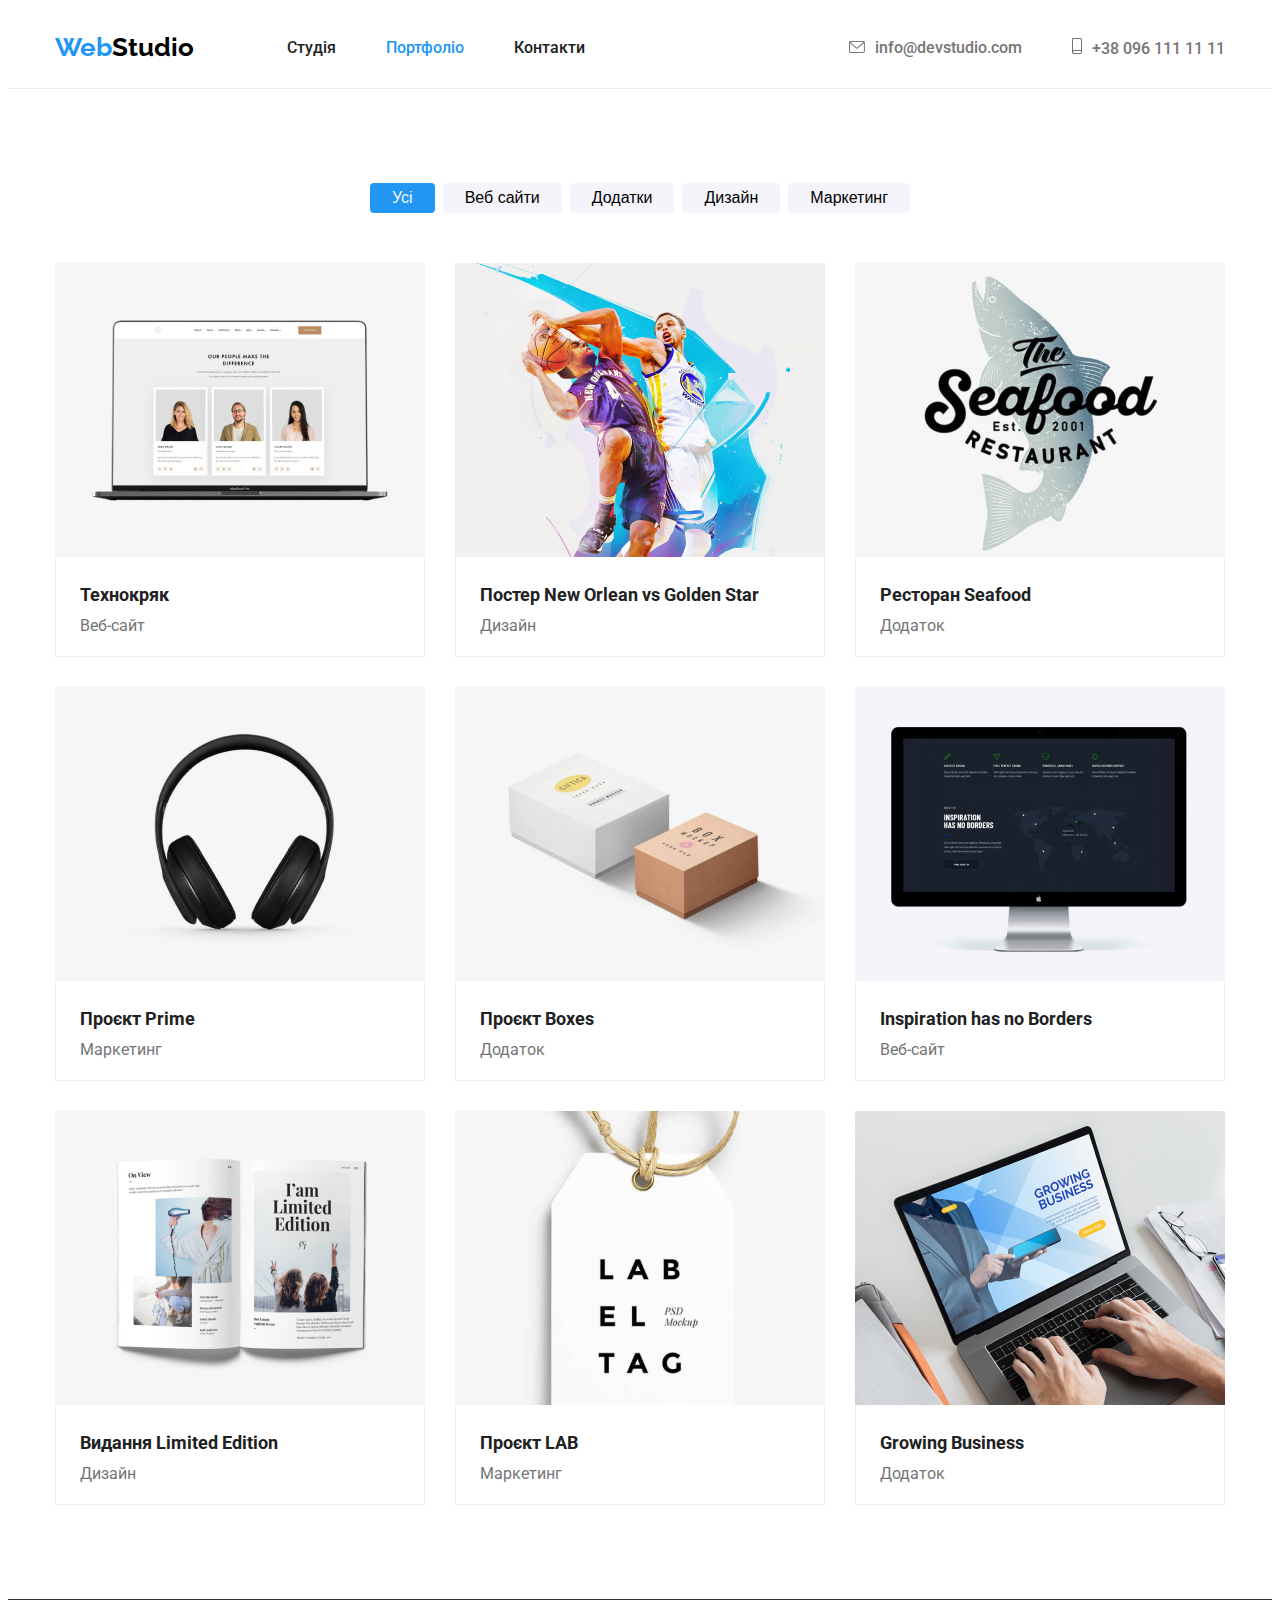
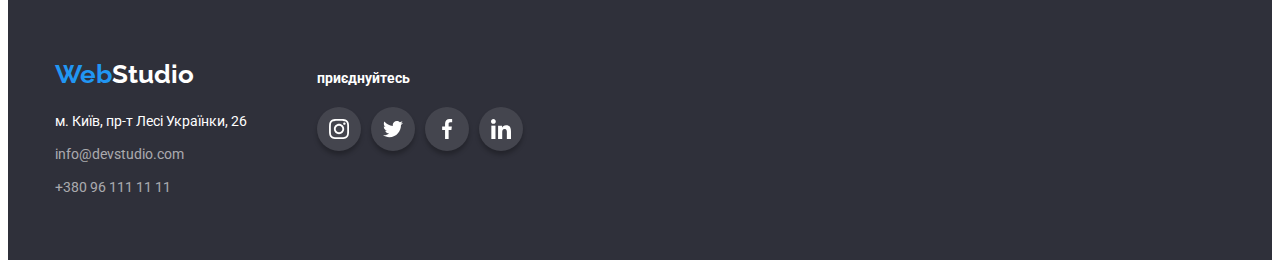
==== portfolio.html @ 962cabf8 "start" ====
<!DOCTYPE html>
<html lang="uk">
  <head>
    <link
      rel="stylesheet"
      href="https://cdnjs.cloudflare.com/ajax/libs/modern-normalize/2.0.0/modern-normalize.min.css"
      integrity="sha512-4xo8blKMVCiXpTaLzQSLSw3KFOVPWhm/TRtuPVc4WG6kUgjH6J03IBuG7JZPkcWMxJ5huwaBpOpnwYElP/m6wg=="
      crossorigin="anonymous"
      referrerpolicy="no-referrer"
    />
    <link rel="preconnect" href="https://fonts.googleapis.com" />
    <link rel="preconnect" href="https://fonts.gstatic.com" crossorigin />
    <link
      href="https://fonts.googleapis.com/css2?family=Raleway:wght@700&family=Roboto:wght@400;500;700;900&display=swap"
      rel="stylesheet"
    />
    <link rel="stylesheet" href="styles.css" />
    <meta charset="UTF-8" />
    <meta http-equiv="X-UA-Compatible" content="IE=edge" />
    <meta name="viewport" content="width=device-width, initial-scale=1.0" />
    <title>Portfolio</title>
  </head>
  <body>
    <header>
      <div class="container-head container">
          <a class="logo-link log-link  " href="index.html"
            ><span class="logo log-link"> Web</span>Studio
          </a>
        <nav class="nav-head">
          <ul class="ul-indx-head">
            <li class="mrg-head"><a href="./index.html" class="site-nav-oth a-list ">Студія</a></li>

            <li class="mrg-head">
              <a href="./portfolio.html" class=" site-nav-visit portfolio-btn a-list">Портфоліо</a>
            </li>
            <li ><a href="" class="site-nav-oth a-list marg">Контакти</a></li>
          </ul>
        </nav>

        <ul class="contacts">
          <li class="mailto ">
            <a href="mailto:info@devstudio" class="my-nav"
              ><svg class="my-mail" width="16" height="12"><use href="./img/sprite.svg#mail"></use></svg>info@devstudio.com</a
            >
          </li>
          <li ><a  href="tel:+380961111111" class="tel my-nav"><svg class="my-mail" width="10" height="16"><use href="./img/sprite.svg#phone"></use></svg>+38 096 111 11 11</a></li>
        </ul>
      </div>
    </header>

    <main >
      <section class="li-btn-p">
        <div class="container">
        <ul class="list-btn ">
          <li class="list-btn-port"><button class="btn-static port-btn-list my-hover">Усі</button></li>
          <li class="list-btn-port"><button class="port-btn-list my-hover">Веб сайти</button></li>
          <li class="list-btn-port"><button class="port-btn-list my-hover">Додатки</button></li>
          <li class="list-btn-port"><button class="port-btn-list my-hover">Дизайн</button></li>
          <li class="list-btn-port"><button class="port-btn-list my-hover ">Маркетинг</button></li>
        </ul>
      
        <ul class="project-list">
          <li class="portfolio-list-stile ">
            <a href=""
           class="my-hover" ><img
                src="./imagine/portfolio1.jpg"
                alt="веб-сайт "
                width="370"
              />
              <div class="port-wrapper">
              <h2 class="progect-oth">Технокряк</h2>
              <p class="progect-oth-p">Веб-сайт</p>
              
            
          </div></a>
          </li>
          <li class="portfolio-list-stile ">
            <a href=""
            class="my-hover"><img src="./imagine/portfolio2.jpg" alt="дизайн " width="370" />
              <div class="port-wrapper">
              <h2 class="progect-oth">Постер New Orlean vs Golden Star</h2>
              <p class="progect-oth-p">Дизайн</p>
            </div></a>
          </li>
          <li class="portfolio-list-stile ">
            <a href=""
            class="my-hover"><img src="./imagine/portfolio3.jpg" alt="додаток " width="370" />
              <div class="port-wrapper">
              <h2 class="progect-oth">Ресторан Seafood</h2>
              <p class="progect-oth-p">Додаток</p>
            </div></a>
          </li>
          <li class="portfolio-list-stile ">
            <a href=""
            class="my-hover"><img
                src="./imagine/portfolio4.jpg"
                alt="маркетинг "
                width="370"
              />
              <div class="port-wrapper">
              <h2 class="progect-oth">Проєкт Prime</h2>
              <p class="progect-oth-p">Маркетинг</p>
              
            </div></a>
          </li>
          <li class="portfolio-list-stile ">
            <a href=""
            class="my-hover"><img src="./imagine/portfolio5.jpg" alt="додаток" width="370" />
              <div class="port-wrapper">
              <h2 class="progect-oth">Проєкт Boxes</h2>
              <p class="progect-oth-p">Додаток</p>
            </div></a>
          </li>
          <li class="portfolio-list-stile ">
            <a href=""
            class="my-hover"><img src="./imagine/portfolio6.jpg" alt="веб-сайт" width="370" />
              <div class="port-wrapper">
              <h2 class="progect-oth">Inspiration has no Borders</h2>
              <p class="progect-oth-p">Веб-сайт</p></div></a
            >
          </li>
          <li class="portfolio-list-stile ">
            <a href=""
            class="my-hover"><img src="./imagine/portfolio7.jpg" alt="дизайн" width="370" />
              <div class="port-wrapper">
              <h2 class="progect-oth">Видання Limited Edition</h2>
              <p class="progect-oth-p">Дизайн</p></div></a
            >
          </li>
          <li class="portfolio-list-stile ">
            <a href=""
            class="my-hover"><img
                src="./imagine/portfolio8.jpg"
                alt="маркетинг"
                width="370"
              />
              <div class="port-wrapper">
              <h2 class="progect-oth">Проєкт LAB</h2>
              <p class="progect-oth-p">Маркетинг</p></div></a
            >
          </li>
          <li class="portfolio-list-stile ">
            <a href=""
            class="my-hover"><img src="./imagine/portfolio9.jpg" alt="додаток" width="370" />
              <div class="port-wrapper">
              <h2 class="progect-oth">Growing Business</h2>
              <p class="progect-oth-p">Додаток</p></div></a
            >
          </li>
        </ul>
      </div>
      </section>
    </main>
    <footer class="footter-link ">
      <div class="flex-con-foot container">
      <div >
  
      <a class="logo-link-footer log-link" href=""
        ><span class="logo">Web</span>Studio</a
      >
      <address class="adress-contc">
        <p class="address-footer">м. Київ, пр-т Лесі Українки, 26</p>
        <ul class="contacts-footer">
          <li><a href="mailto:info@devstudio.com"> info@devstudio.com</a></li>
          <li class="nav-footter"><a href="tel:+380961111111"> +380 96 111 11 11</a></li>
        </ul>
      </address>
      </div>
      <div class="footer-other">
        <h3 class="other">приєднуйтесь</h3>
        <ul class="footer-list">
          <li class="footer-list-li"><a href="#" class="social-footer-link" ><svg class="social-footer-icon" width="20" height="20"><use href="./img/sprite.svg#instagram"></use></svg></a></li>
          <li class="footer-list-li"><a href="#" class="social-footer-link" ><svg class="social-footer-icon" width="20" height="20"><use href="./img/sprite.svg#twitter"></use></svg></a></li>
          <li class="footer-list-li"><a href="#" class="social-footer-link" ><svg class="social-footer-icon" width="20" height="20"><use href="./img/sprite.svg#facebook"></use></svg></a></li>
          <li class="footer-list-li"><a href="#" class="social-footer-link" ><svg class="social-footer-icon" width="20" height="20"><use href="./img/sprite.svg#in"></use></svg></a></li>
        </ul>
       </div></div>
    </footer>
  </body>
</html>
---- styles.css ----
:root {
  /* index */
  --primari-color: #212121;
  --second-color: #757575;
  --decoration-color: #2196f3;
  --background-color-white: #ffffff;
  --background-color-dark: #2f303a;
  /* Portfolio */
  --color-button-portfolio: #f5f4fa;
}
/* --------------fonts -------------------*/
.head a {
  font-family: "Raleway", sans-serif;
  font-weight: 700;
  font-size: 26px;
  line-height: 1.19;
}

a{
  text-decoration: none;
}

.container {
  width: 1200px;
  margin-left: auto;
  margin-right: auto;
  padding-left: 15px;
  padding-right: 15px;
}

*,
*::before,
*::after {
  box-sizing: border-box;
}

li, p, ul, h1, h2 ,h3 , h4, h5, h6{
  margin: 0;
  padding: 0;
}

.flex-con {
  display: flex;
}

.flex-con-foot {
  display: flex;
  align-items: baseline;
}


.conteiner-my {
  width: 1200px;
  margin-left: auto;
  margin-right: auto;
  padding-left: 15px;
  padding-right: 15px;
}

.our-com-list{
  font-weight: 500;
  font-size: 16px;
  line-height: 1.17;
  color: #212121;

}

.our-com-p{
  margin-top: 10px;
}


.mein-list-p {
  font-weight: 400;
  font-size: 14px;
  line-height: 1.71;
}

.our-work {
  font-weight: 700;
  font-size: 36px;
  line-height: 1.16;
}

.our-comand {
  font-weight: 700;
  font-size: 36px;
  line-height: 1.16;
}

.mein-list {
  font-weight: 700;
  font-size: 14px;
  line-height: 1.16;
  margin-bottom: 10px;
}

body {
  background-color: var(--background-color-white);
  font-family: "Roboto", sans-serif;
}
.list-desk p {
  font-weight: 400;
  font-size: 14px;
  line-height: 1.71;
}

.progect-oth {
  font-weight: 700;
  font-size: 18px;
  line-height: 2;
  color: #212121;
  margin-bottom: 4px;
}

.progect-oth-p {
  font-weight: 400;
  font-size: 16px;
  line-height: 1.87;
  color: #757575;
  
}

.hero-name h1 {
  font-weight: 900;
  font-size: 44px;
  line-height: 1.36;
  text-align: center;
}

h3 h2 {
  font-weight: 700;
  font-size: 14px;
  line-height: 1.14;
  text-align: center;
}



.our-comand-list p {
  font-weight: 400;
  font-size: 16px;
  line-height: 1.18;
  color: #757575;
}

.log-link {
  font-family: "Raleway", sans-serif;
  font-weight: 700;
  font-size: 26px;
  line-height: 1.19;
  color: #ffffff;
  text-decoration: none;
  
}

/*--------------- font portfolio -----------------*/

.list-btn button {
  font-weight: 500;
  font-size: 16px;
  line-height: 1.14;
}

.project-list p {
  font-weight: 400;
  font-size: 16px;
  line-height: 1.18;
}

/*--------------- Index Header--------------------- */

header {
  border-bottom: 1px solid #ececec;
}

ul {
  padding: 0;
  margin: 0;
}

.container-head {
  display: flex;

  align-items: center;
}

.home-btn:visite {
  color: #188ce8;
}

.my-mail{
  margin-right: 10px;
}

.my-nav:hover,
.my-nav:focus{
  fill: #2196f3;
}


.mrg-head{
  margin-right: 50px;
}

.home-btn {
  color: var(--decoration-color);
  
}

.port-vis {
  color: var(--decoration-color);
}



.nav-head{
  margin-right: auto;
}

.logo {
  color: #2196f3;
}

.logo-link {
  text-decoration: none;
  color: #000000;
  margin-right: 93px;
  padding: 24px 0 25px 0;
}

.ul-indx-head {
  display: flex;
  align-items: center;
}

.site-nav {
  margin-right: auto;
}

.site-nav-visit  {
  color: var(--decoration-color);
  text-decoration: none;
  font-weight: 500;
  font-size: 16px;
  line-height: 1.14;
}

.site-nav-oth{
  color: var(--primari-color);
  text-decoration: none;
  font-weight: 500;
  font-size: 16px;
  line-height: 1.14;
  
}

.pad{
  padding: 32px 0 32px 0;
}

.marg{
margin-right: auto;
}


.container-head .a-list {
  padding-bottom: 32px;
  padding-top: 32px;
}

.site-nav a:hover,
.site-nav a:focus {
  color: #2196f3;
}

.mailto {
  margin-right: 50px;
}

li {
  list-style: none;
}

.contacts a:hover,
.contacts a:focus {
  color: var(--decoration-color);
}

.contacts {
  display: flex;

}

.footer-list{
  display: flex;
  margin-top: 20px;
  
}

.social-footer-link:hover ,
.social-footer-link:focus {
fill: var(--background-color-white);
background-color: #2196f3;
 
  border-radius: 50%;
}

.social-footer-link{
  display: flex;
  align-items: center;
  justify-content: center;
  background-color: rgba(255, 255, 255, 10%);
  box-shadow:  0 4px 4px  rgba(0, 0, 0, 25%);
  border-radius: 50%;
 fill: #ffffff;
width: 44px;
height: 44px;
}

.my-nav{
  fill: #757575;
}

.footer-other{
  margin-left: 70px;

}

.margin-two{
  margin-right: 38px;
}

.other{

  color:#ffffff;
  font-weight: 700;
  font-size: 14px;
  line-height: 1.14;
}

.contacts a {
  color: var(--second-color);
  text-decoration: none;
  font-weight: 500;
  font-size: 16px;
  font-style: normal;
  line-height: 1.14;
}

.list-btn a:visited {
  background-color: var(--decoration-color);
}

.adress-contc {
  font-weight: 400;
  font-style: normal;
  font-size: 14px;
  line-height: 1.71;
}
/* ---------------------Index Main ----------------------*/




.social-list-item:not(:last-child){
margin-right: 10px;
}



.list-nav{
 display: flex;
 margin-top: 16px;
}



.social-list-link:hover ,
.social-list-link:focus {
fill: var(--background-color-white);
background-color: #2196f3;

}

.social-list-link{
  display: flex;
  align-items: center;
  justify-content: center;
  background-color: #ffffff;
  border-radius: 50%;
 fill: #AFB1B8;
width: 44px;
height: 44px;
}

.my-hover:hover,
.my-hover:focus{
  box-shadow: 0 4px 4px 0 rgba(0, 0, 0, 25%);
  
}

.my-hover{
  display: block;
}

.footer-list-li:not(:last-child){
  margin-right: 10px;
}


.hero {
  background-image: linear-gradient(rgba(47,48,58,40%),rgba(47,48,58,40%)),url(../goit-markup-hw-04/imagine/hero-img.jpg);
  background-position: center;
  background-size: 1600px 600px;
  background-color: var(--background-color-dark);
  text-align: center;
  padding-bottom: 200px;
  padding-top: 200px;
}



button {
  display: inline;
}

button:hover {
  cursor: pointer;
}


.hero-name {
  color: #ffffff;
  font-weight: 900;
  font-size: 44px;
  line-height: 1.36;
  text-transform: uppercase;
  margin-bottom: 30px;
  max-width: 696px;
 margin-right: auto;
 margin-left: auto;

  
}



.center{
text-align: center;
}

.hero-btn {
  background-color: var(--decoration-color);
  color: #ffffff;
  padding: 10px 32px 10px 32px;
  border-radius: 4px;
}
.img-desk h2 {
  text-align: center;
}

.our-comand-list h2 {
  text-align: center;
}

.hero-btn:hover,
.hero-btn:focus {
  background-color: #188ce8;
}

/*-------------------------- List Desk --------------------*/
.list-desk {
  background-color: var(--background-color-white);
  padding-bottom: 94px;
  padding-top: 94px;
}

li .h3 , li p , .mein-style .width-list{
  padding: 0;
  margin: 0;
}
.mrg-zero {
  margin-bottom: 0;
}


.width-list:nth-child(1)::before{
  content: "";
  background-repeat: no-repeat;
  background-position: center;
  background-size: 70px 70px;
  background-image: url(./imagine/antenna.svg);
  width: 270px;
  height: 120px;
  margin-bottom: 30px;
  background-color: #F5F4FA;
 
}

.width-list:nth-child(2)::before{
  content: "";
  background-repeat: no-repeat;
  background-position: center;
  background-size: 70px 70px;
  background-image: url(./imagine/clock.svg);
  width: 270px;
  height: 120px;
  margin-bottom: 30px;
  background-color: #F5F4FA;
 
}

.width-list:nth-child(3):before{
  content: "";
  background-repeat: no-repeat;
  background-position: center;
  background-size: 70px 70px;
  background-image: url(./imagine/comp.svg);
  width: 270px;
  height: 120px;
  margin-bottom: 30px;
  background-color: #F5F4FA;
 
}

.width-list:nth-child(4):before{
  content: "";
  background-repeat: no-repeat;
  background-position: center;
  background-size: 70px 70px;
  background-image: url(./imagine/astronaut.svg);
  width: 270px;
  height: 120px;
  margin-bottom: 30px;
  background-color: #F5F4FA;

}

.width-list {
  
  width: 270px;
  display: flex;
  flex-direction: column;
}

.width-list-last {
  margin-right: 0;
}

.mein-style {
  display: flex;
  gap: 30px;
  
}

.persona-list p {
  text-align: center;
}
.persona-list h3 {
  text-align: center;
}

.list-desk h3 {
  color: var(--primari-color);
}

.list-desk p {
  color: var(--second-color);
}
/*------------------------- Img Desk------------------------------------------ */

.our-work {
  color: var(--primari-color);
margin-bottom: 50px;

}

.img-desk {
  background-color: var(--background-color-white);
  padding-bottom: 94px;

}

.img-style {
  display: flex;
  padding-left: 0;
  justify-content: space-between;
 
}

.our-com-l{
  padding-top: 30px;
  padding-bottom: 30px;
  padding-left: 32px;
  padding-right: 32px;
}

img {
  display: block;
}

.mrg-img {
  margin-right: 30px;
}

.mrg-img:last-child {
  margin-right: 0;
}

/*---------------------- our-comand list---------------------------- */

.our-comand-list {
  background-color: #f5f4fa;
  padding-bottom: 94px ;
  padding-top: 94px;
}

.our-comand-img {
  background-color: var(--background-color-white);
  margin-right: 30px;
   border-radius: 5px;
   box-shadow:  0 1px 3px 0 rgba( 0,0,0,12%), 0 1px 1px 0 rgba( 0,0,0,14%),  0 2px 1px 0 rgba( 0,0,0,20%),0 4px 0 rgba( 0,0,0,25%);
}



.our-comand-img:nth-child(4){
  margin-right: 0;
}

.our-comand {
  margin-bottom: 50px;
}

.persona-list {
  padding-left: 0;
  padding-right: 0;
}

                                                 /* client */

.client{
   font-weight: 700;
    font-size: 36px;
    line-height: 1.16;
    display: flex;
    justify-content: center;
    margin-bottom: 50px;
  
}

.client-list:not(:last-child){
  margin-right: 30px;
}

.client-list{

 margin-right: 0;
}



.client-link:hover,
.client-link:focus{
  fill: var(--decoration-color);
  border: solid 1px var(--decoration-color);
  
}




.client-link{
    border-radius: 5px;
 border: solid 1px rgba(175, 177, 184, 1);
 width: 170px;
 height: 92px;
 display: flex;
 justify-content: center;
 align-items: center;
 fill: #AFB1B8;
 box-shadow:  0 4px 4px 0 rgba( 0,0,0,25%);
}

.client-img{
  width: 106px;
  height: 60px;
}

.our-client{
  padding-top: 94px;
  padding-bottom: 94px;
}

.cl-list{
  display: flex;
    
}

/* --------------------------Index Footer------------------------------ */

.footter-link {
  background-color: var(--background-color-dark);
  padding: 60px 0 60px 0;
}

.nav-footter{
  margin-top: 9px;
}



.address-footer {
  color: #ffffff;
  font-weight: 400;
  font-size: 14px;
  line-height: 1.71;
  margin-bottom: 9px;
}
.logo-link-footer {
  text-decoration: none;
  color: #ffffff;
  display: block;
  margin-bottom: 20px;
}

.contacts-footer a:hover,
.contacts-footer a:focus {
  color: white;
}

.contacts a {
  font-style: normal;
}

.contacts-footer a {
  color: rgba(255, 255, 255, 0.6);
  text-decoration: none;

}



.contacts-footer a:last-child {
  margin-bottom: 0;
}

/* !!!!!!!!!!!!!!!!!!!!!!!Portfolio !!!!!!!!!!!!!!!!!!!!*/



.list-btn button:hover,
.list-btn button:focus {
  background-color: var(--decoration-color);
  color: #ffffff;
}
.list-btn-port{
margin-right: 8px;
}

.list-btn-port:last-child{
  margin-right: 0;
}

/* ----------------project-list -------------------*/

.list-btn {
  background-color: var(--background-color-white);
  display: flex;
  
  justify-content: center;
  margin-bottom: 50px;
}

.li-btn-p{
  padding-top: 94px;
  padding-bottom: 94px;
}

.port-btn-list {
  border-radius: 4px;
  padding: 6px 22px 6px 22px;
  background-color: #F5F4FA;
  border: none;
}

/* .btn-static:hover{ */
/* padding: 6px 25px 6px 25px; */


.list-btn .btn-static {
  background-color: var(--decoration-color);
  color: #F5F4FA;
  
}

.project-list {
  
  flex-wrap: wrap;
  display: flex;
  box-sizing: border-box;
  flex-basis: calc((100%-90px) / 3);
}

.port-wrapper {
 
  padding: 20px 24px 20px 24px;
  border-left: 1px solid #eeeeee;
  border-right: 1px solid #eeeeee;
  border-bottom: 1px solid #eeeeee;
  border-top: none;
}

.project-list h1 {
  color: var(--primari-color);
  padding-left: 0;
}

.project-list li {
  background-color: var(--background-color-white);
}

.project-list p {
  color: var(--second-color);
}

.project-list a {
  text-decoration: none;
}

.portfolio-list-stile {
  margin-bottom: 30px;
}

.portfolio-list-stile:not(:nth-child(3n)) {
  margin-right: 30px;
}

.portfolio-list-stile:nth-last-child(-n + 3) {
  margin-bottom: 0px;
}
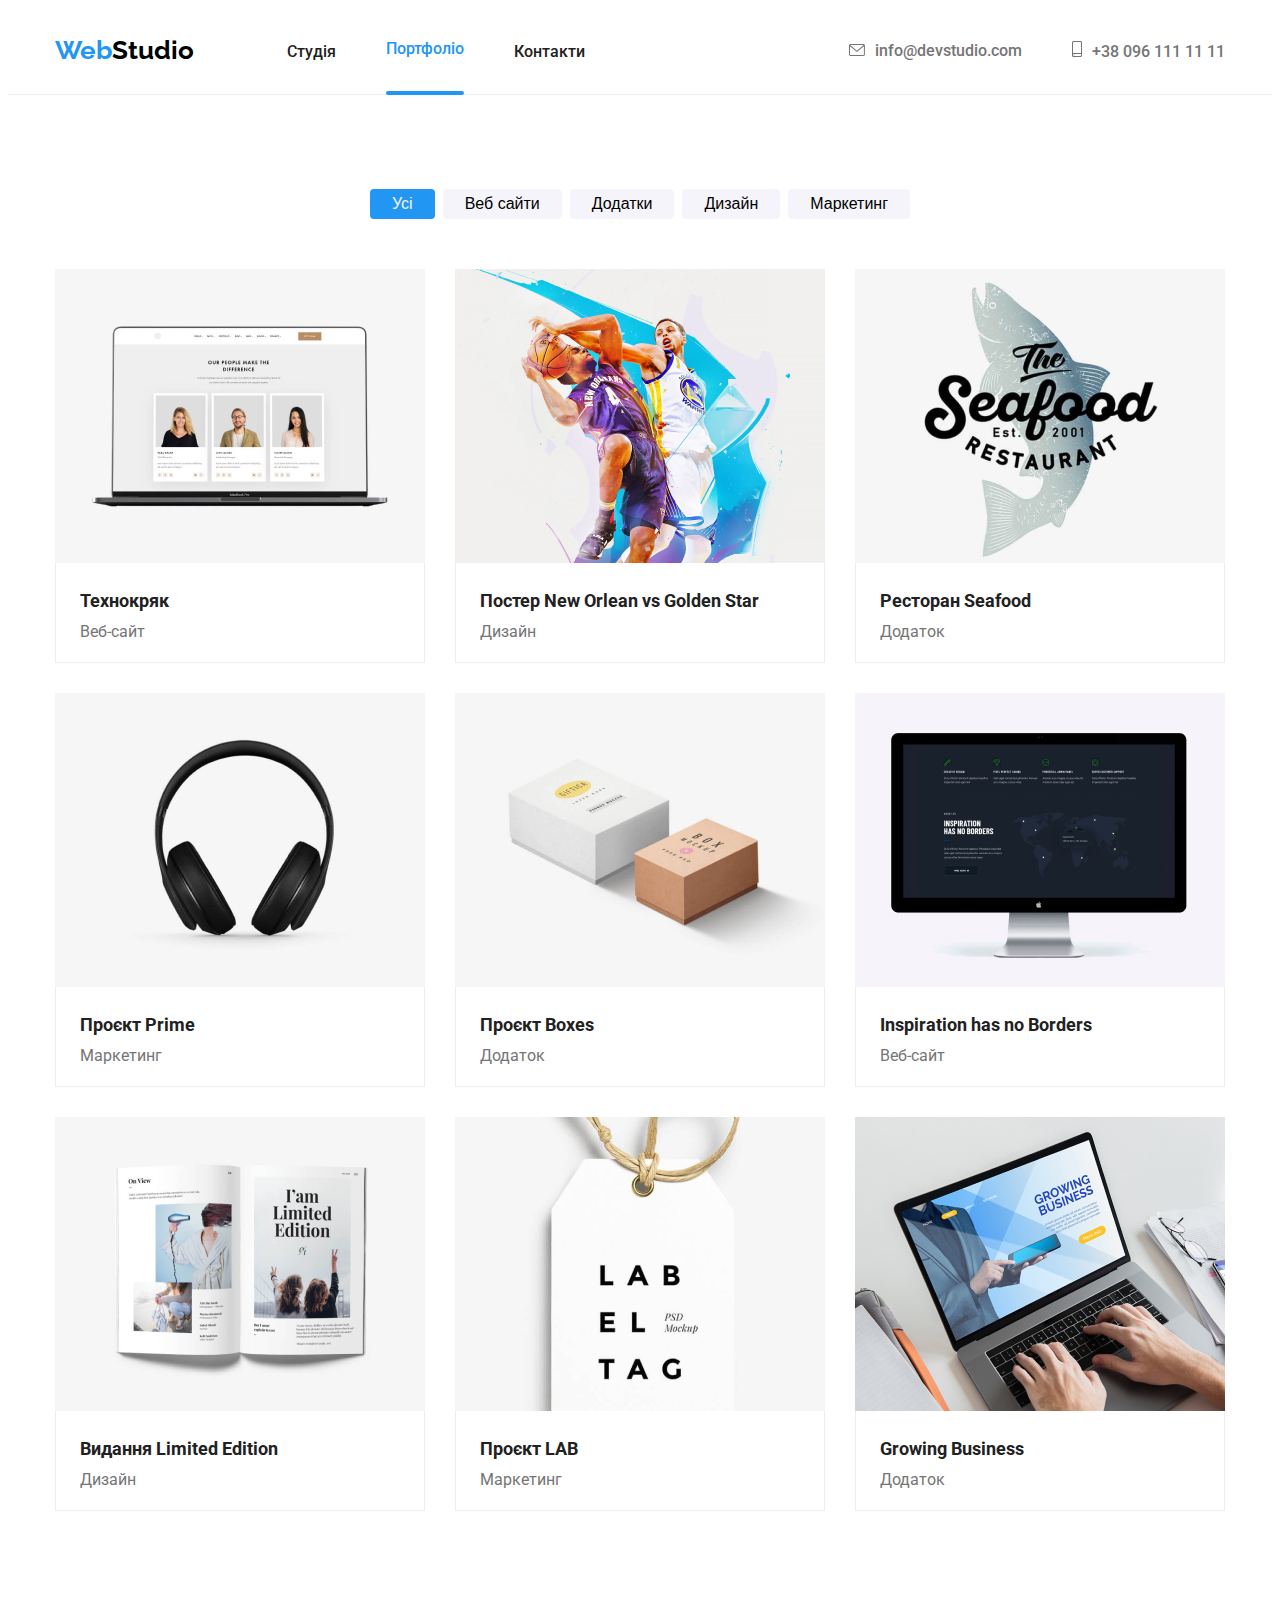
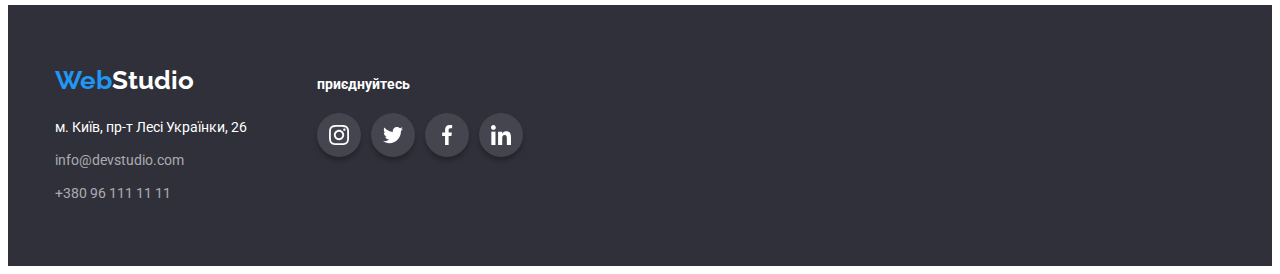
==== commit 592bbcf9: "finish index" ====
--- a/portfolio.html
+++ b/portfolio.html
@@ -30,8 +30,8 @@
           <ul class="ul-indx-head">
             <li class="mrg-head"><a href="./index.html" class="site-nav-oth a-list ">Студія</a></li>
 
-            <li class="mrg-head">
-              <a href="./portfolio.html" class=" site-nav-visit portfolio-btn a-list">Портфоліо</a>
+            <li class="mrg-head after-line-portfolio">
+              <a href="./portfolio.html" class=" site-nav-visit portfolio-btn a-list ">Портфоліо</a>
             </li>
             <li ><a href="" class="site-nav-oth a-list marg">Контакти</a></li>
           </ul>
--- a/styles.css
+++ b/styles.css
@@ -179,6 +179,43 @@
   margin: 0;
 }
 
+
+.after-line-studia,
+.after-line-portfolio,
+.after-line-contacts{
+  display: flex;
+  flex-direction: column;
+}
+
+.after-line-studia::after{
+  content: "";
+  border: solid 2px var(--decoration-color);
+  border-radius: 2px;
+ background-color: var(--decoration-color);
+  width: 48px;
+  height: 4px;
+ position: relative;
+ top: 1px;
+
+}
+
+
+.after-line-portfolio::after{
+  content: "";
+  border: solid 2px var(--decoration-color);
+  border-radius: 2px;
+ background-color: var(--decoration-color);
+  width: 78px;
+  height: 4px;
+ position: relative;
+ top: 1px;
+
+}
+
+
+
+
+
 .container-head {
   display: flex;
 
@@ -264,7 +301,7 @@
 }
 
 
-.container-head .a-list {
+ .a-list {
   padding-bottom: 32px;
   padding-top: 32px;
 }
@@ -316,10 +353,12 @@
  fill: #ffffff;
 width: 44px;
 height: 44px;
+transition: fill 250ms cubic-bezier(0.4, 0, 0.2, 1), background-color 250ms cubic-bezier(0.4, 0, 0.2, 1);
 }
 
 .my-nav{
   fill: #757575;
+
 }
 
 .footer-other{
@@ -346,6 +385,7 @@
   font-size: 16px;
   font-style: normal;
   line-height: 1.14;
+  transition: color 250ms cubic-bezier(0.4, 0, 0.2, 1), fill 250ms cubic-bezier(0.4, 0, 0.2, 1);
 }
 
 .list-btn a:visited {
@@ -392,12 +432,13 @@
  fill: #AFB1B8;
 width: 44px;
 height: 44px;
+transition: fill 250ms cubic-bezier(0.4, 0, 0.2, 1), background-color 250ms cubic-bezier(0.4, 0, 0.2, 1);
 }
 
 .my-hover:hover,
 .my-hover:focus{
   box-shadow: 0 4px 4px 0 rgba(0, 0, 0, 25%);
-  
+  transition: box-shadow 250ms cubic-bezier(0.4, 0, 0.2, 1);
 }
 
 .my-hover{
@@ -455,6 +496,7 @@
   color: #ffffff;
   padding: 10px 32px 10px 32px;
   border-radius: 4px;
+  transition: color 250ms cubic-bezier(0.4, 0, 0.2, 1), background-color 250ms cubic-bezier(0.4, 0, 0.2, 1);
 }
 .img-desk h2 {
   text-align: center;
@@ -681,6 +723,7 @@
  align-items: center;
  fill: #AFB1B8;
  box-shadow:  0 4px 4px 0 rgba( 0,0,0,25%);
+ transition: fill 250ms cubic-bezier(0.4, 0, 0.2, 1), border 250ms cubic-bezier(0.4, 0, 0.2, 1);
 }
 
 .client-img{
@@ -737,7 +780,7 @@
 .contacts-footer a {
   color: rgba(255, 255, 255, 0.6);
   text-decoration: none;
-
+  transition: color 250ms cubic-bezier(0.4, 0, 0.2, 1), background-color 250ms cubic-bezier(0.4, 0, 0.2, 1);
 }
 
 
@@ -783,6 +826,7 @@
   padding: 6px 22px 6px 22px;
   background-color: #F5F4FA;
   border: none;
+  transition: color 250ms cubic-bezier(0.4, 0, 0.2, 1), background-color 250ms cubic-bezier(0.4, 0, 0.2, 1);
 }
 
 /* .btn-static:hover{ */
@@ -840,3 +884,30 @@
 .portfolio-list-stile:nth-last-child(-n + 3) {
   margin-bottom: 0px;
 }
+
+
+.img-relative-index{
+  position: relative;
+}
+
+
+
+
+.h-possition{
+  position: absolute;
+  bottom: 0;
+display: flex;
+background-color: rgba(47, 48, 58, 0.8);
+color: #ffffff;
+width: 370px;
+height: 70px;
+justify-content: center;
+align-items: center;
+font-weight: 700;
+font-size: 14px;
+line-height: 1.14;
+
+
+}
+
+
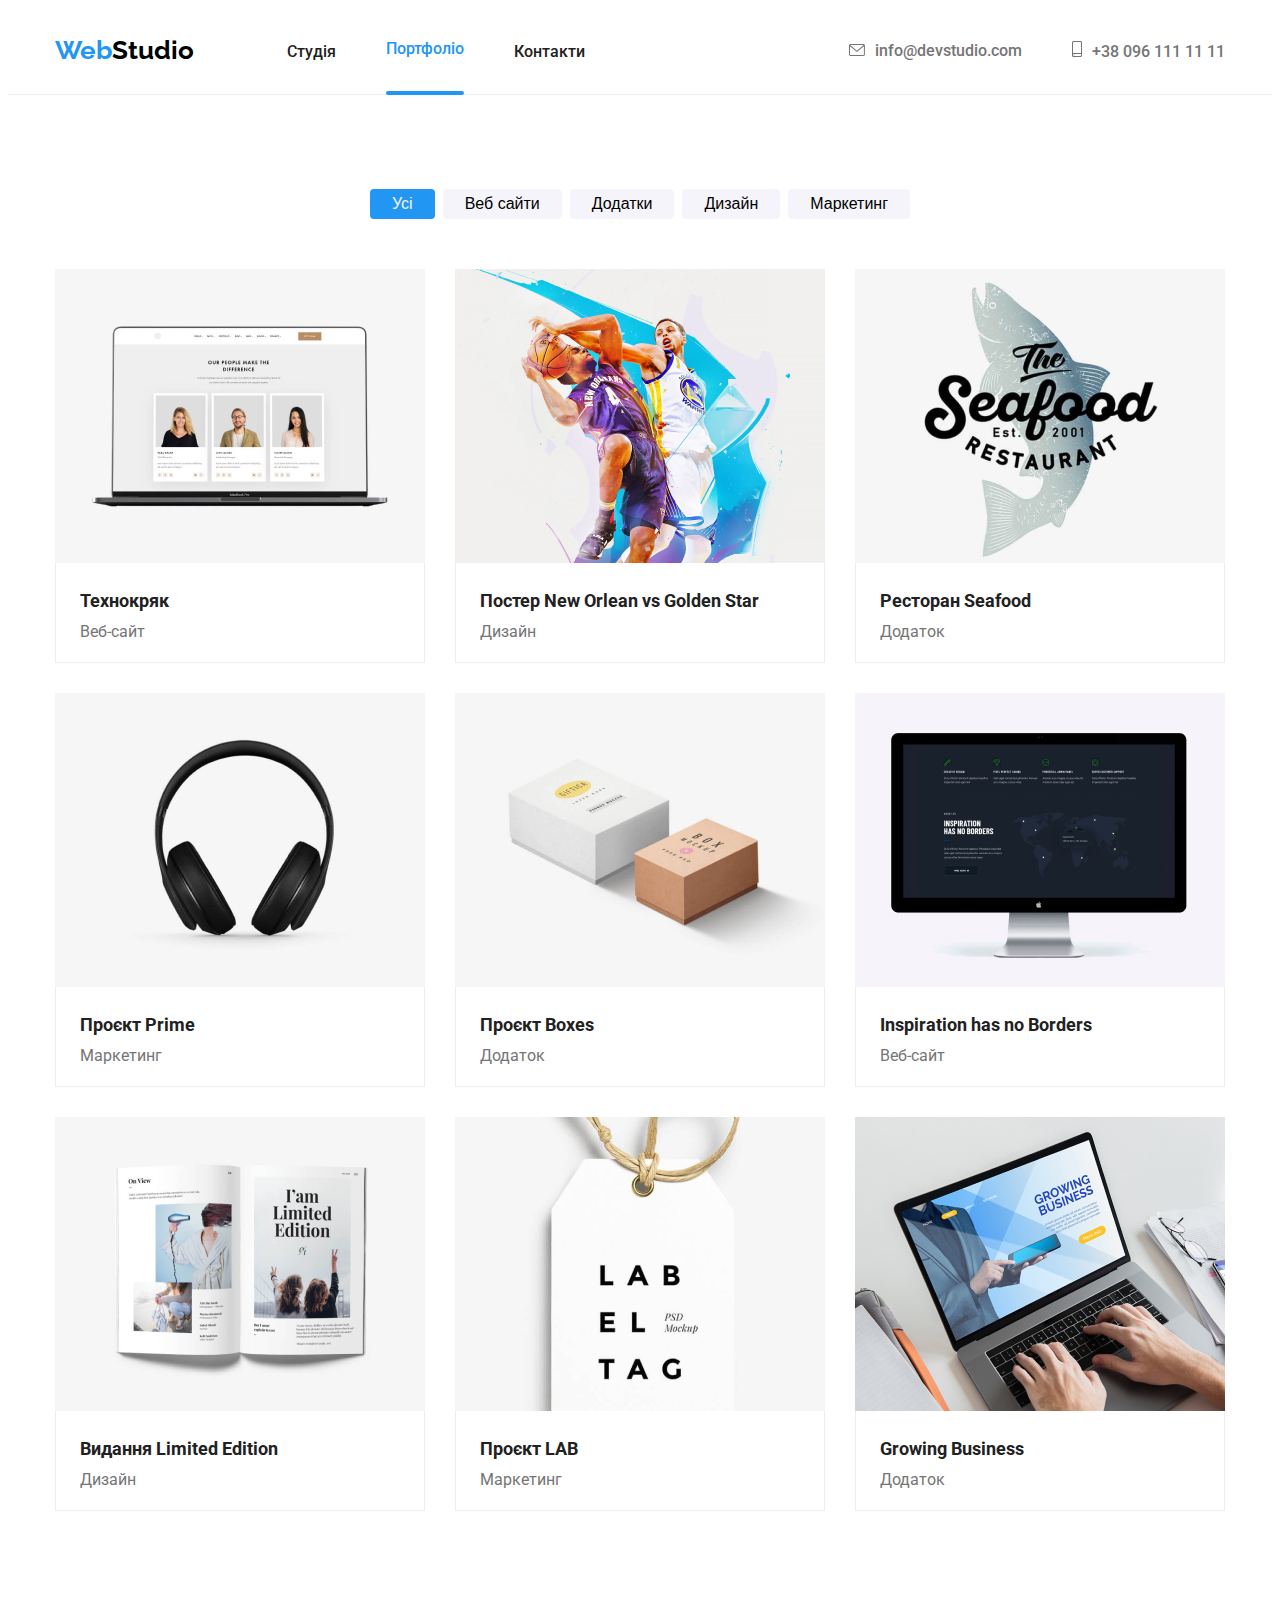
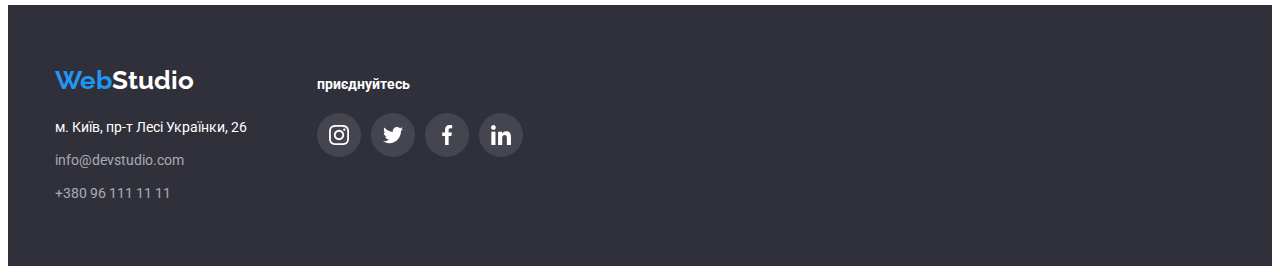
==== commit b55a591c: "finish" ====
--- a/portfolio.html
+++ b/portfolio.html
@@ -23,158 +23,328 @@
   <body>
     <header>
       <div class="container-head container">
-          <a class="logo-link log-link  " href="index.html"
-            ><span class="logo log-link"> Web</span>Studio
-          </a>
+        <a class="logo-link log-link" href="index.html"
+          ><span class="logo log-link"> Web</span>Studio
+        </a>
         <nav class="nav-head">
           <ul class="ul-indx-head">
-            <li class="mrg-head"><a href="./index.html" class="site-nav-oth a-list ">Студія</a></li>
+            <li class="mrg-head">
+              <a href="./index.html" class="site-nav-oth a-list">Студія</a>
+            </li>
 
             <li class="mrg-head after-line-portfolio">
-              <a href="./portfolio.html" class=" site-nav-visit portfolio-btn a-list ">Портфоліо</a>
-            </li>
-            <li ><a href="" class="site-nav-oth a-list marg">Контакти</a></li>
+              <a
+                href="./portfolio.html"
+                class="site-nav-visit portfolio-btn a-list"
+                >Портфоліо</a
+              >
+            </li>
+            <li class="mrg-head-con">
+              <a href="" class="site-nav-oth a-list marg">Контакти</a>
+            </li>
           </ul>
         </nav>
 
         <ul class="contacts">
-          <li class="mailto ">
+          <li class="mailto">
             <a href="mailto:info@devstudio" class="my-nav"
-              ><svg class="my-mail" width="16" height="12"><use href="./img/sprite.svg#mail"></use></svg>info@devstudio.com</a
+              ><svg class="my-mail" width="16" height="12">
+                <use href="./img/sprite.svg#mail"></use></svg
+              >info@devstudio.com</a
             >
           </li>
-          <li ><a  href="tel:+380961111111" class="tel my-nav"><svg class="my-mail" width="10" height="16"><use href="./img/sprite.svg#phone"></use></svg>+38 096 111 11 11</a></li>
+          <li>
+            <a href="tel:+380961111111" class="tel my-nav"
+              ><svg class="my-mail" width="10" height="16">
+                <use href="./img/sprite.svg#phone"></use></svg
+              >+38 096 111 11 11</a
+            >
+          </li>
         </ul>
       </div>
     </header>
 
-    <main >
+    <main>
       <section class="li-btn-p">
         <div class="container">
-        <ul class="list-btn ">
-          <li class="list-btn-port"><button class="btn-static port-btn-list my-hover">Усі</button></li>
-          <li class="list-btn-port"><button class="port-btn-list my-hover">Веб сайти</button></li>
-          <li class="list-btn-port"><button class="port-btn-list my-hover">Додатки</button></li>
-          <li class="list-btn-port"><button class="port-btn-list my-hover">Дизайн</button></li>
-          <li class="list-btn-port"><button class="port-btn-list my-hover ">Маркетинг</button></li>
-        </ul>
-      
-        <ul class="project-list">
-          <li class="portfolio-list-stile ">
-            <a href=""
-           class="my-hover" ><img
-                src="./imagine/portfolio1.jpg"
-                alt="веб-сайт "
-                width="370"
-              />
-              <div class="port-wrapper">
-              <h2 class="progect-oth">Технокряк</h2>
-              <p class="progect-oth-p">Веб-сайт</p>
-              
-            
-          </div></a>
-          </li>
-          <li class="portfolio-list-stile ">
-            <a href=""
-            class="my-hover"><img src="./imagine/portfolio2.jpg" alt="дизайн " width="370" />
-              <div class="port-wrapper">
-              <h2 class="progect-oth">Постер New Orlean vs Golden Star</h2>
-              <p class="progect-oth-p">Дизайн</p>
-            </div></a>
-          </li>
-          <li class="portfolio-list-stile ">
-            <a href=""
-            class="my-hover"><img src="./imagine/portfolio3.jpg" alt="додаток " width="370" />
-              <div class="port-wrapper">
-              <h2 class="progect-oth">Ресторан Seafood</h2>
-              <p class="progect-oth-p">Додаток</p>
-            </div></a>
-          </li>
-          <li class="portfolio-list-stile ">
-            <a href=""
-            class="my-hover"><img
-                src="./imagine/portfolio4.jpg"
-                alt="маркетинг "
-                width="370"
-              />
-              <div class="port-wrapper">
-              <h2 class="progect-oth">Проєкт Prime</h2>
-              <p class="progect-oth-p">Маркетинг</p>
-              
-            </div></a>
-          </li>
-          <li class="portfolio-list-stile ">
-            <a href=""
-            class="my-hover"><img src="./imagine/portfolio5.jpg" alt="додаток" width="370" />
-              <div class="port-wrapper">
-              <h2 class="progect-oth">Проєкт Boxes</h2>
-              <p class="progect-oth-p">Додаток</p>
-            </div></a>
-          </li>
-          <li class="portfolio-list-stile ">
-            <a href=""
-            class="my-hover"><img src="./imagine/portfolio6.jpg" alt="веб-сайт" width="370" />
-              <div class="port-wrapper">
-              <h2 class="progect-oth">Inspiration has no Borders</h2>
-              <p class="progect-oth-p">Веб-сайт</p></div></a
-            >
-          </li>
-          <li class="portfolio-list-stile ">
-            <a href=""
-            class="my-hover"><img src="./imagine/portfolio7.jpg" alt="дизайн" width="370" />
-              <div class="port-wrapper">
-              <h2 class="progect-oth">Видання Limited Edition</h2>
-              <p class="progect-oth-p">Дизайн</p></div></a
-            >
-          </li>
-          <li class="portfolio-list-stile ">
-            <a href=""
-            class="my-hover"><img
-                src="./imagine/portfolio8.jpg"
-                alt="маркетинг"
-                width="370"
-              />
-              <div class="port-wrapper">
-              <h2 class="progect-oth">Проєкт LAB</h2>
-              <p class="progect-oth-p">Маркетинг</p></div></a
-            >
-          </li>
-          <li class="portfolio-list-stile ">
-            <a href=""
-            class="my-hover"><img src="./imagine/portfolio9.jpg" alt="додаток" width="370" />
-              <div class="port-wrapper">
-              <h2 class="progect-oth">Growing Business</h2>
-              <p class="progect-oth-p">Додаток</p></div></a
-            >
-          </li>
-        </ul>
-      </div>
+          <ul class="list-btn">
+            <li class="list-btn-port">
+              <button class="btn-static port-btn-list my-hover">Усі</button>
+            </li>
+            <li class="list-btn-port">
+              <button class="port-btn-list my-hover">Веб сайти</button>
+            </li>
+            <li class="list-btn-port">
+              <button class="port-btn-list my-hover">Додатки</button>
+            </li>
+            <li class="list-btn-port">
+              <button class="port-btn-list my-hover">Дизайн</button>
+            </li>
+            <li class="list-btn-port">
+              <button class="port-btn-list my-hover">Маркетинг</button>
+            </li>
+          </ul>
+
+          <ul class="project-list">
+            <li class="portfolio-list-stile">
+              <a href="" class="my-hover">
+                <div class="list-box-decor">
+                  <img
+                    src="./imagine/portfolio1.jpg"
+                    alt="веб-сайт "
+                    width="370"
+                  />
+                  <div class="link-port-decor">
+                    <p>
+                      Ресурс пропонує комплексні пропозиції з різним рівнем
+                      функціоналу та сервісів. Все це дозволить відвідувачу
+                      отримати вичерпні відомості про компанію чи приватну
+                      особу.
+                    </p>
+                  </div>
+                </div>
+                <div class="port-wrapper">
+                  <h2 class="progect-oth">Технокряк</h2>
+                  <p class="progect-oth-p">Веб-сайт</p>
+                </div>
+              </a>
+            </li>
+            <li class="portfolio-list-stile">
+              <a href="" class="my-hover my-h-two"
+                ><div class="list-box-decor">
+                  <img
+                    src="./imagine/portfolio2.jpg"
+                    alt="дизайн "
+                    width="370"
+                  />
+                  <div class="link-port-decor">
+                    <p>
+                      Ресурс пропонує комплексні пропозиції з різним рівнем
+                      функціоналу та сервісів. Все це дозволить відвідувачу
+                      отримати вичерпні відомості про компанію чи приватну
+                      особу.
+                    </p>
+                  </div>
+                </div>
+                <div class="port-wrapper">
+                  <h2 class="progect-oth">Постер New Orlean vs Golden Star</h2>
+                  <p class="progect-oth-p">Дизайн</p>
+                </div></a
+              >
+            </li>
+            <li class="portfolio-list-stile">
+              <a href="" class="my-hover"
+                ><div class="list-box-decor">
+                  <img
+                    src="./imagine/portfolio3.jpg"
+                    alt="додаток "
+                    width="370"
+                  />
+                  <div class="link-port-decor">
+                    <p>
+                      Ресурс пропонує комплексні пропозиції з різним рівнем
+                      функціоналу та сервісів. Все це дозволить відвідувачу
+                      отримати вичерпні відомості про компанію чи приватну
+                      особу.
+                    </p>
+                  </div>
+                </div>
+                <div class="port-wrapper">
+                  <h2 class="progect-oth">Ресторан Seafood</h2>
+                  <p class="progect-oth-p">Додаток</p>
+                </div></a
+              >
+            </li>
+            <li class="portfolio-list-stile">
+              <a href="" class="my-hover"
+                ><div class="list-box-decor">
+                  <img
+                    src="./imagine/portfolio4.jpg"
+                    alt="маркетинг "
+                    width="370"
+                  />
+                  <div class="link-port-decor">
+                    <p>
+                      Ресурс пропонує комплексні пропозиції з різним рівнем
+                      функціоналу та сервісів. Все це дозволить відвідувачу
+                      отримати вичерпні відомості про компанію чи приватну
+                      особу.
+                    </p>
+                  </div>
+                </div>
+                <div class="port-wrapper">
+                  <h2 class="progect-oth">Проєкт Prime</h2>
+                  <p class="progect-oth-p">Маркетинг</p>
+                </div></a
+              >
+            </li>
+            <li class="portfolio-list-stile">
+              <a href="" class="my-hover"
+                ><div class="list-box-decor">
+                  <img
+                    src="./imagine/portfolio5.jpg"
+                    alt="додаток"
+                    width="370"
+                  />
+                  <div class="link-port-decor">
+                    <p>
+                      Ресурс пропонує комплексні пропозиції з різним рівнем
+                      функціоналу та сервісів. Все це дозволить відвідувачу
+                      отримати вичерпні відомості про компанію чи приватну
+                      особу.
+                    </p>
+                  </div>
+                </div>
+                <div class="port-wrapper">
+                  <h2 class="progect-oth">Проєкт Boxes</h2>
+                  <p class="progect-oth-p">Додаток</p>
+                </div></a
+              >
+            </li>
+            <li class="portfolio-list-stile">
+              <a href="" class="my-hover"
+                ><div class="list-box-decor">
+                  <img
+                    src="./imagine/portfolio6.jpg"
+                    alt="веб-сайт"
+                    width="370"
+                  />
+                  <div class="link-port-decor">
+                    <p>
+                      Ресурс пропонує комплексні пропозиції з різним рівнем
+                      функціоналу та сервісів. Все це дозволить відвідувачу
+                      отримати вичерпні відомості про компанію чи приватну
+                      особу.
+                    </p>
+                  </div>
+                </div>
+                <div class="port-wrapper">
+                  <h2 class="progect-oth">Inspiration has no Borders</h2>
+                  <p class="progect-oth-p">Веб-сайт</p>
+                </div></a
+              >
+            </li>
+            <li class="portfolio-list-stile">
+              <a href="" class="my-hover"
+                ><div class="list-box-decor">
+                  <img
+                    src="./imagine/portfolio7.jpg"
+                    alt="дизайн"
+                    width="370"
+                  />
+                  <div class="link-port-decor">
+                    <p>
+                      Ресурс пропонує комплексні пропозиції з різним рівнем
+                      функціоналу та сервісів. Все це дозволить відвідувачу
+                      отримати вичерпні відомості про компанію чи приватну
+                      особу.
+                    </p>
+                  </div>
+                </div>
+                <div class="port-wrapper">
+                  <h2 class="progect-oth">Видання Limited Edition</h2>
+                  <p class="progect-oth-p">Дизайн</p>
+                </div></a
+              >
+            </li>
+            <li class="portfolio-list-stile">
+              <a href="" class="my-hover">
+                <div class="list-box-decor">
+                  <img
+                    src="./imagine/portfolio8.jpg"
+                    alt="маркетинг"
+                    width="370"
+                  />
+                  <div class="link-port-decor">
+                    <p>
+                      Ресурс пропонує комплексні пропозиції з різним рівнем
+                      функціоналу та сервісів. Все це дозволить відвідувачу
+                      отримати вичерпні відомості про компанію чи приватну
+                      особу.
+                    </p>
+                  </div>
+                </div>
+                <div class="port-wrapper">
+                  <h2 class="progect-oth">Проєкт LAB</h2>
+                  <p class="progect-oth-p">Маркетинг</p>
+                </div>
+              </a>
+            </li>
+            <li class="portfolio-list-stile">
+              <a href="" class="my-hover"
+                ><div class="list-box-decor">
+                  <img
+                    src="./imagine/portfolio9.jpg"
+                    alt="додаток"
+                    width="370"
+                  />
+                  <div class="link-port-decor">
+                    <p>
+                      Ресурс пропонує комплексні пропозиції з різним рівнем
+                      функціоналу та сервісів. Все це дозволить відвідувачу
+                      отримати вичерпні відомості про компанію чи приватну
+                      особу.
+                    </p>
+                  </div>
+                </div>
+                <div class="port-wrapper">
+                  <h2 class="progect-oth">Growing Business</h2>
+                  <p class="progect-oth-p">Додаток</p>
+                </div></a
+              >
+            </li>
+          </ul>
+        </div>
       </section>
     </main>
-    <footer class="footter-link ">
+    <footer class="footter-link">
       <div class="flex-con-foot container">
-      <div >
-  
-      <a class="logo-link-footer log-link" href=""
-        ><span class="logo">Web</span>Studio</a
-      >
-      <address class="adress-contc">
-        <p class="address-footer">м. Київ, пр-т Лесі Українки, 26</p>
-        <ul class="contacts-footer">
-          <li><a href="mailto:info@devstudio.com"> info@devstudio.com</a></li>
-          <li class="nav-footter"><a href="tel:+380961111111"> +380 96 111 11 11</a></li>
-        </ul>
-      </address>
+        <div>
+          <a class="logo-link-footer log-link" href=""
+            ><span class="logo">Web</span>Studio</a
+          >
+          <address class="adress-contc">
+            <p class="address-footer">м. Київ, пр-т Лесі Українки, 26</p>
+            <ul class="contacts-footer">
+              <li>
+                <a href="mailto:info@devstudio.com"> info@devstudio.com</a>
+              </li>
+              <li class="nav-footter">
+                <a href="tel:+380961111111"> +380 96 111 11 11</a>
+              </li>
+            </ul>
+          </address>
+        </div>
+        <div class="footer-other">
+          <h3 class="other">приєднуйтесь</h3>
+          <ul class="footer-list">
+            <li class="footer-list-li">
+              <a href="#" class="social-footer-link"
+                ><svg class="social-footer-icon" width="20" height="20">
+                  <use href="./img/sprite.svg#instagram"></use></svg
+              ></a>
+            </li>
+            <li class="footer-list-li">
+              <a href="#" class="social-footer-link"
+                ><svg class="social-footer-icon" width="20" height="20">
+                  <use href="./img/sprite.svg#twitter"></use></svg
+              ></a>
+            </li>
+            <li class="footer-list-li">
+              <a href="#" class="social-footer-link"
+                ><svg class="social-footer-icon" width="20" height="20">
+                  <use href="./img/sprite.svg#facebook"></use></svg
+              ></a>
+            </li>
+            <li class="footer-list-li">
+              <a href="#" class="social-footer-link"
+                ><svg class="social-footer-icon" width="20" height="20">
+                  <use href="./img/sprite.svg#in"></use></svg
+              ></a>
+            </li>
+          </ul>
+        </div>
       </div>
-      <div class="footer-other">
-        <h3 class="other">приєднуйтесь</h3>
-        <ul class="footer-list">
-          <li class="footer-list-li"><a href="#" class="social-footer-link" ><svg class="social-footer-icon" width="20" height="20"><use href="./img/sprite.svg#instagram"></use></svg></a></li>
-          <li class="footer-list-li"><a href="#" class="social-footer-link" ><svg class="social-footer-icon" width="20" height="20"><use href="./img/sprite.svg#twitter"></use></svg></a></li>
-          <li class="footer-list-li"><a href="#" class="social-footer-link" ><svg class="social-footer-icon" width="20" height="20"><use href="./img/sprite.svg#facebook"></use></svg></a></li>
-          <li class="footer-list-li"><a href="#" class="social-footer-link" ><svg class="social-footer-icon" width="20" height="20"><use href="./img/sprite.svg#in"></use></svg></a></li>
-        </ul>
-       </div></div>
     </footer>
   </body>
 </html>
--- a/styles.css
+++ b/styles.css
@@ -236,6 +236,15 @@
 }
 
 
+.mrg-head-con a{
+  transition: color 250ms cubic-bezier(0.4, 0, 0.2, 1);
+}
+
+.mrg-head a{
+transition: color 250ms cubic-bezier(0.4, 0, 0.2, 1);
+
+}
+
 .mrg-head{
   margin-right: 50px;
 }
@@ -348,12 +357,12 @@
   align-items: center;
   justify-content: center;
   background-color: rgba(255, 255, 255, 10%);
-  box-shadow:  0 4px 4px  rgba(0, 0, 0, 25%);
+ 
   border-radius: 50%;
  fill: #ffffff;
 width: 44px;
 height: 44px;
-transition: fill 250ms cubic-bezier(0.4, 0, 0.2, 1), background-color 250ms cubic-bezier(0.4, 0, 0.2, 1);
+transition:  background-color 250ms cubic-bezier(0.4, 0, 0.2, 1);
 }
 
 .my-nav{
@@ -432,17 +441,24 @@
  fill: #AFB1B8;
 width: 44px;
 height: 44px;
-transition: fill 250ms cubic-bezier(0.4, 0, 0.2, 1), background-color 250ms cubic-bezier(0.4, 0, 0.2, 1);
+transition: fill 250ms cubic-bezier(0.4, 0, 0.2, 1), background-color 250ms ;
 }
 
 .my-hover:hover,
 .my-hover:focus{
   box-shadow: 0 4px 4px 0 rgba(0, 0, 0, 25%);
+transition: box-shadow 250ms cubic-bezier(0.4, 0, 0.2, 1);
+}
+
+.my-h-two,
+.my-h-two{
   transition: box-shadow 250ms cubic-bezier(0.4, 0, 0.2, 1);
+  display: block;
 }
 
 .my-hover{
   display: block;
+
 }
 
 .footer-list-li:not(:last-child){
@@ -451,7 +467,8 @@
 
 
 .hero {
-  background-image: linear-gradient(rgba(47,48,58,40%),rgba(47,48,58,40%)),url(../goit-markup-hw-04/imagine/hero-img.jpg);
+  width: 1600px;
+  background-image: linear-gradient(rgba(47,48,58,40%),rgba(47,48,58,40%)),url(./imagine/hero-img.jpg);
   background-position: center;
   background-size: 1600px 600px;
   background-color: var(--background-color-dark);
@@ -722,7 +739,7 @@
  justify-content: center;
  align-items: center;
  fill: #AFB1B8;
- box-shadow:  0 4px 4px 0 rgba( 0,0,0,25%);
+ 
  transition: fill 250ms cubic-bezier(0.4, 0, 0.2, 1), border 250ms cubic-bezier(0.4, 0, 0.2, 1);
 }
 
@@ -780,7 +797,7 @@
 .contacts-footer a {
   color: rgba(255, 255, 255, 0.6);
   text-decoration: none;
-  transition: color 250ms cubic-bezier(0.4, 0, 0.2, 1), background-color 250ms cubic-bezier(0.4, 0, 0.2, 1);
+  transition: color 250ms cubic-bezier(0.4, 0, 0.2, 1);
 }
 
 
@@ -826,7 +843,7 @@
   padding: 6px 22px 6px 22px;
   background-color: #F5F4FA;
   border: none;
-  transition: color 250ms cubic-bezier(0.4, 0, 0.2, 1), background-color 250ms cubic-bezier(0.4, 0, 0.2, 1);
+  transition: color 250ms cubic-bezier(0.4, 0, 0.2, 1), background-color 250ms cubic-bezier(0.4, 0, 0.2, 1), box-shadow 250ms cubic-bezier(0.4, 0, 0.2, 1);
 }
 
 /* .btn-static:hover{ */
@@ -910,4 +927,96 @@
 
 }
 
-
+.list-box-decor{
+  position: relative;
+  overflow: hidden;
+}
+
+.link-port-decor{
+  position: absolute;
+  top: 0;
+  left: 0;
+  width: 100%;
+  height: 100%;
+  display: flex;
+  justify-content: center;
+  align-items: center;
+  padding: 63px 24px;
+    background-color: rgba(33, 150, 243, 90%);
+  transform: translateY(100%);
+  transition: transform 250ms cubic-bezier(0.4, 0, 0.2, 1);
+}
+
+.link-port-decor p{
+
+font-weight: 400;
+font-size: 18px;
+line-height: 1.55;
+  color: #ffffff;
+}
+
+
+.my-hover:hover .link-port-decor{
+  transform: translateY(0);
+}
+
+.backdrop{
+  opacity: 0;
+  visibility: hidden;
+  pointer-events: none;
+  position: fixed;
+  top: 0;
+  left: 0;
+  width: 100vw;
+  height: 100vh;
+  background-color: rgba(0, 0, 0, 0.2);
+transition: opacity 500ms linear, visibility 500ms linear ;
+}
+
+
+.a-list:hover,
+.a-list:focus{
+  color: var(--decoration-color);
+}
+
+.modal{
+  position: absolute;
+  top: 50%;
+  left: 50%;
+  transform: translate(-50%, -50%) scale(0.9);
+  transition: transform 500ms cubic-bezier(0.4, 0, 0.2, 1), visibility 500ms cubic-bezier(0.4, 0, 0.2, 1);
+  width: 528px;
+  height: 581px;
+  background-color: #ffffff;
+
+}
+
+
+
+
+.close-btn{
+  position: absolute;
+  top: 8px;
+  right: 8px;
+  border-radius: 50%;
+  width: 30px;
+  height: 30px;
+  border: 1px solid rgba(0, 0, 0, 0.1);
+  background-color: transparent;
+  padding: 0;
+  display: flex;
+  justify-content: center;
+  align-items: center;
+}
+
+.backdrop.is-hidden .modal{
+  transform: translate(-50%, -50%) scale(1);
+
+}
+
+.backdrop.is-hidden{
+ opacity: 1;
+ visibility: visible;
+ pointer-events: fill;
+}
+
